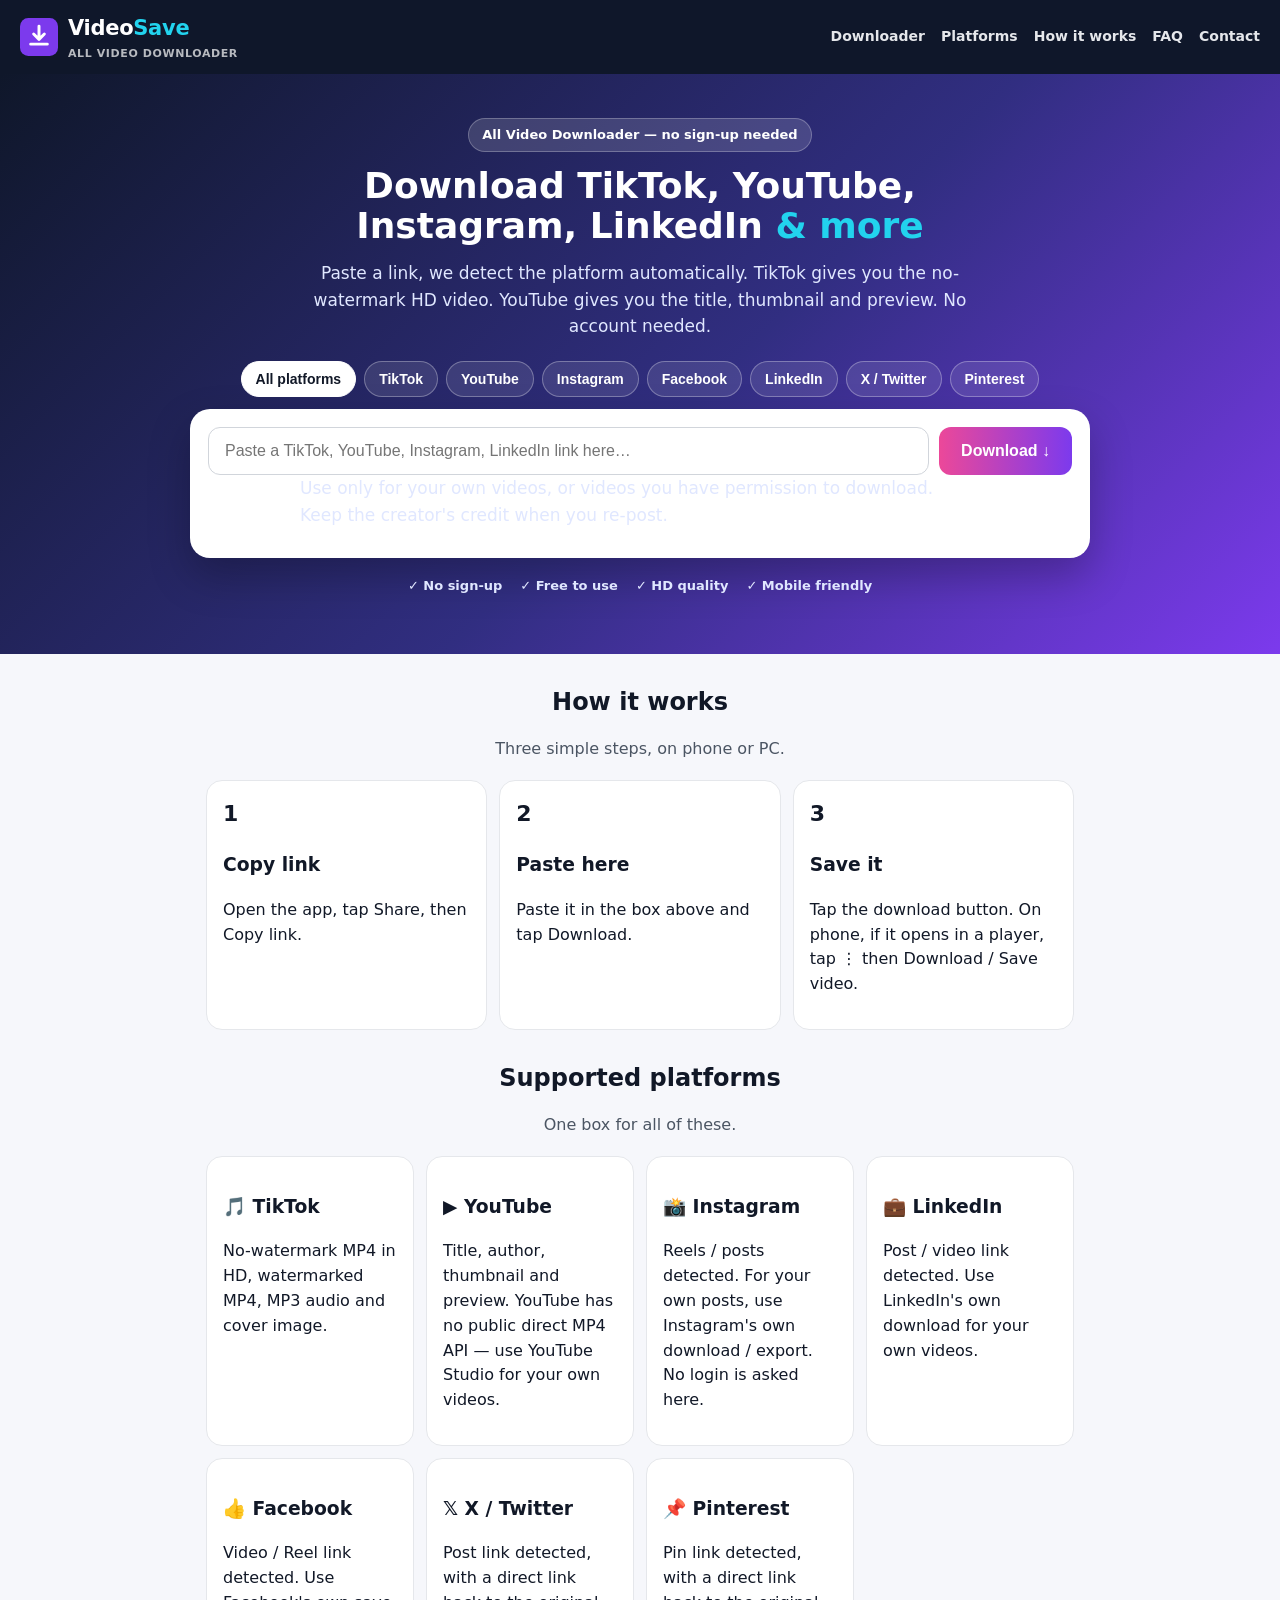
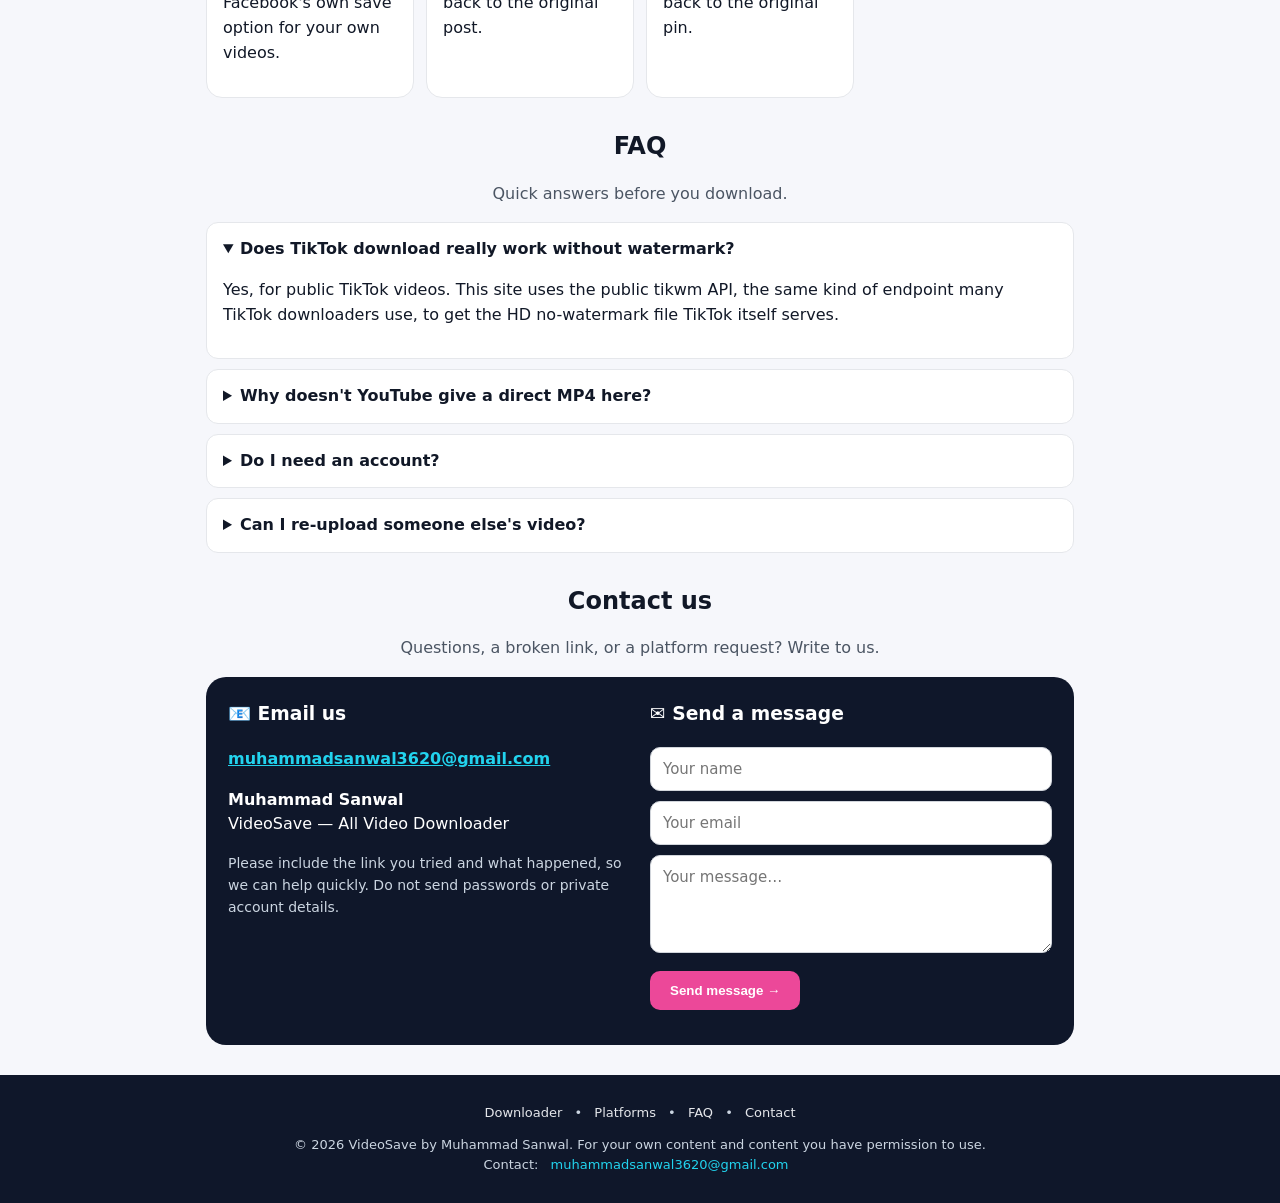
==== index.html @ de5f8618 "Add VideoSave website Co-authored-by: Copilot <223556219+Copilot@users.noreply.github.com>" ====
<!DOCTYPE html>
<html lang="en">
<head>
<meta charset="UTF-8">
<meta name="viewport" content="width=device-width, initial-scale=1.0">
<title>VideoSave — All Video Downloader</title>
<meta name="description" content="Paste any social media link and download it. TikTok without watermark, YouTube preview, Instagram, Facebook, LinkedIn, X and Pinterest. No sign-up.">
<link rel="icon" href="data:image/svg+xml,%3Csvg xmlns='http://www.w3.org/2000/svg' viewBox='0 0 64 64'%3E%3Crect width='64' height='64' rx='14' fill='%237c3aed'/%3E%3Cpath d='M32 14v22m0 0l-9-9m9 9l9-9M18 44h28' stroke='white' stroke-width='5' fill='none' stroke-linecap='round' stroke-linejoin='round'/%3E%3C/svg%3E">
<link rel="stylesheet" href="styles.css">
</head>
<body>
<header class="top">
<a class="brand" href="#top">
<svg width="38" height="38" viewBox="0 0 64 64" aria-hidden="true"><rect width="64" height="64" rx="14" fill="#7c3aed"/><path d="M32 14v22m0 0l-9-9m9 9l9-9M18 44h28" stroke="white" stroke-width="5" fill="none" stroke-linecap="round" stroke-linejoin="round"/></svg>
<span><b>Video<span>Save</span></b><small>All Video Downloader</small></span>
</a>
<nav class="nav"><a href="#top">Downloader</a><a href="#platforms">Platforms</a><a href="#how">How it works</a><a href="#faq">FAQ</a><a href="#contact">Contact</a></nav>
</header>

<main id="top">
<section class="hero"><div class="hero-inner">
<span class="pill">All Video Downloader — no sign-up needed</span>
<h1>Download TikTok, YouTube,<br>Instagram, LinkedIn <span>&amp; more</span></h1>
<p>Paste a link, we detect the platform automatically. TikTok gives you the no-watermark HD video. YouTube gives you the title, thumbnail and preview. No account needed.</p>
<div class="tabs" id="tabs">
<button class="active" data-p="all">All platforms</button>
<button data-p="tiktok">TikTok</button>
<button data-p="youtube">YouTube</button>
<button data-p="instagram">Instagram</button>
<button data-p="facebook">Facebook</button>
<button data-p="linkedin">LinkedIn</button>
<button data-p="x">X / Twitter</button>
<button data-p="pinterest">Pinterest</button>
</div>
<div class="box">
<div class="row">
<input id="urlInput" type="url" placeholder="Paste a TikTok, YouTube, Instagram, LinkedIn link here…" autocomplete="off">
<button id="goBtn" onclick="handleDownload()">Download ↓</button>
</div>
<p class="hint">Use only for your own videos, or videos you have permission to download. Keep the creator's credit when you re-post.</p>
<div class="status" id="status"></div>
</div>
<div class="trust"><span>✓ No sign-up</span><span>✓ Free to use</span><span>✓ HD quality</span><span>✓ Mobile friendly</span></div>
</div></section>

<section class="result" id="result" style="display:none"></section>

<section class="section" id="how">
<h2>How it works</h2><p>Three simple steps, on phone or PC.</p>
<div class="grid">
<div class="step"><b>1</b><h3>Copy link</h3><p>Open the app, tap Share, then Copy link.</p></div>
<div class="step"><b>2</b><h3>Paste here</h3><p>Paste it in the box above and tap Download.</p></div>
<div class="step"><b>3</b><h3>Save it</h3><p>Tap the download button. On phone, if it opens in a player, tap ⋮ then Download / Save video.</p></div>
</div>
</section>

<section class="section" id="platforms">
<h2>Supported platforms</h2><p>One box for all of these.</p>
<div class="grid">
<div class="plat"><h3>🎵 TikTok</h3><p>No-watermark MP4 in HD, watermarked MP4, MP3 audio and cover image.</p></div>
<div class="plat"><h3>▶️ YouTube</h3><p>Title, author, thumbnail and preview. YouTube has no public direct MP4 API — use YouTube Studio for your own videos.</p></div>
<div class="plat"><h3>📸 Instagram</h3><p>Reels / posts detected. For your own posts, use Instagram's own download / export. No login is asked here.</p></div>
<div class="plat"><h3>💼 LinkedIn</h3><p>Post / video link detected. Use LinkedIn's own download for your own videos.</p></div>
<div class="plat"><h3>👍 Facebook</h3><p>Video / Reel link detected. Use Facebook's own save option for your own videos.</p></div>
<div class="plat"><h3>𝕏 X / Twitter</h3><p>Post link detected, with a direct link back to the original post.</p></div>
<div class="plat"><h3>📌 Pinterest</h3><p>Pin link detected, with a direct link back to the original pin.</p></div>
</div>
</section>

<section class="section" id="faq">
<h2>FAQ</h2><p>Quick answers before you download.</p>
<div class="faq">
<details open><summary><b>Does TikTok download really work without watermark?</b></summary><p>Yes, for public TikTok videos. This site uses the public tikwm API, the same kind of endpoint many TikTok downloaders use, to get the HD no-watermark file TikTok itself serves.</p></details>
<details><summary><b>Why doesn't YouTube give a direct MP4 here?</b></summary><p>YouTube does not offer a public download API. Any site that promises a direct YouTube MP4 is using an unofficial backend that breaks often. This site is honest about that: it shows the official preview, and for your own videos you can download from YouTube Studio, or use yt-dlp locally.</p></details>
<details><summary><b>Do I need an account?</b></summary><p>No. No sign-up, no password, and no private accounts. Private or login-only posts cannot be downloaded here, by design.</p></details>
<details><summary><b>Can I re-upload someone else's video?</b></summary><p>Only with their permission. Removing a watermark does not remove copyright. Keep the creator's credit, or you risk a copyright block.</p></details>
</div>
</section>

<section class="section" id="contact">
<h2>Contact us</h2><p>Questions, a broken link, or a platform request? Write to us.</p>
<div class="contact-card">
<div>
<h3>📧 Email us</h3>
<p><a href="mailto:muhammadsanwal3620@gmail.com">muhammadsanwal3620@gmail.com</a></p>
<p><b>Muhammad Sanwal</b><br>VideoSave — All Video Downloader</p>
<p style="color:#cbd5e1;font-size:14px">Please include the link you tried and what happened, so we can help quickly. Do not send passwords or private account details.</p>
</div>
<div>
<h3>✉️ Send a message</h3>
<form onsubmit="sendContact(event)">
<input id="cName" type="text" placeholder="Your name" required>
<input id="cEmail" type="email" placeholder="Your email" required>
<textarea id="cMsg" rows="4" placeholder="Your message…" required></textarea>
<button type="submit">Send message →</button>
</form>
<p id="cNote" style="font-size:13px;color:#cbd5e1"></p>
</div>
</div>
</section>
</main>

<footer>
<a href="#top">Downloader</a> • <a href="#platforms">Platforms</a> • <a href="#faq">FAQ</a> • <a href="#contact">Contact</a>
<p style="margin:12px 0 0">© 2026 VideoSave by Muhammad Sanwal. For your own content and content you have permission to use.<br>Contact: <a href="mailto:muhammadsanwal3620@gmail.com" style="color:#22d3ee">muhammadsanwal3620@gmail.com</a></p>
</footer>

<script src="script.js"></script>
</body>
</html>
---- styles.css ----
*{box-sizing:border-box}body{margin:0;font-family:system-ui,-apple-system,Segoe UI,Roboto,Arial,sans-serif;background:#f6f7fb;color:#111827;line-height:1.55}
a{color:#2563eb}
.top{position:sticky;top:0;background:#0f172a;color:#fff;padding:12px 20px;display:flex;justify-content:space-between;align-items:center;z-index:10;flex-wrap:wrap;gap:10px}
.brand{display:flex;align-items:center;gap:10px;text-decoration:none;color:#fff}
.brand b{font-size:21px;letter-spacing:-.3px}.brand b span{color:#22d3ee}.brand small{display:block;font-size:11px;opacity:.7;font-weight:600;letter-spacing:.6px;text-transform:uppercase}
.nav{display:flex;gap:16px;flex-wrap:wrap}.nav a{color:#e5e7eb;text-decoration:none;font-weight:600;font-size:14px}.nav a:hover{color:#fff}
.hero{background:linear-gradient(135deg,#0f172a 0%,#312e81 55%,#7c3aed 100%);color:#fff;padding:44px 20px 58px;text-align:center}
.hero-inner{max-width:900px;margin:0 auto}.hero h1{font-size:36px;line-height:1.12;margin:14px 0}.hero h1 span{color:#22d3ee}
.hero p{color:#e0e7ff;font-size:17px;max-width:680px;margin:0 auto}
.pill{display:inline-block;background:rgba(255,255,255,.14);border:1px solid rgba(255,255,255,.25);color:#fff;padding:6px 13px;border-radius:999px;font-size:13px;font-weight:700}
.tabs{display:flex;flex-wrap:wrap;gap:8px;justify-content:center;margin:22px 0 12px}
.tabs button{border:1px solid rgba(255,255,255,.3);background:rgba(255,255,255,.1);color:#fff;padding:9px 14px;border-radius:999px;cursor:pointer;font-weight:700;font-size:14px}
.tabs button.active{background:#fff;color:#111827;border-color:#fff}
.box{background:#fff;color:#111827;border-radius:20px;padding:18px;box-shadow:0 18px 40px rgba(0,0,0,.25);text-align:left}
.row{display:flex;gap:10px;flex-wrap:wrap}.row input{flex:1;min-width:240px;padding:14px 16px;border:1px solid #d1d5db;border-radius:12px;font-size:16px}
.row button{padding:14px 22px;border:0;border-radius:12px;background:linear-gradient(90deg,#ec4899,#7c3aed);color:#fff;font-weight:800;font-size:16px;cursor:pointer}
.row button:disabled{opacity:.6}.hint{font-size:13px;color:#6b7280;margin:10px 0 0}
.status{margin-top:12px;font-weight:700}.status.err{color:#dc2626}.status.ok{color:#059669}
.trust{display:flex;gap:18px;justify-content:center;flex-wrap:wrap;margin-top:18px;font-size:13px;font-weight:700;color:#e0e7ff}
.result{max-width:900px;margin:22px auto;padding:0 16px}.card{background:#fff;border:1px solid #e5e7eb;border-radius:20px;overflow:hidden;display:flex;gap:16px;padding:16px;flex-wrap:wrap;box-shadow:0 10px 30px rgba(0,0,0,.06)}
.card img.thumb{width:260px;max-width:100%;border-radius:14px;object-fit:cover;background:#eee}
.card .info{flex:1;min-width:240px}.badge{display:inline-block;background:#111827;color:#fff;padding:4px 10px;border-radius:999px;font-size:12px;text-transform:uppercase;letter-spacing:.5px}
.dl{display:flex;flex-wrap:wrap;gap:10px;margin-top:14px}.dl a{display:inline-block;padding:11px 16px;border-radius:10px;background:#111827;color:#fff;text-decoration:none;font-weight:700}.dl a.green{background:#059669}.dl a.outline{background:#fff;color:#111827;border:1px solid #d1d5db}
.section{max-width:900px;margin:30px auto;padding:0 16px}.section h2{text-align:center;margin-bottom:6px}.section>p{text-align:center;color:#4b5563}
.grid{display:grid;grid-template-columns:repeat(auto-fit,minmax(200px,1fr));gap:12px;margin-top:18px}
.step,.plat{background:#fff;border:1px solid #e5e7eb;border-radius:16px;padding:16px}.step b{font-size:22px}
.contact-card{background:#0f172a;color:#fff;border-radius:20px;padding:22px;display:grid;grid-template-columns:1fr 1fr;gap:20px}
.contact-card h3{margin-top:0}.contact-card a{color:#22d3ee;font-weight:700}
.contact-card input,.contact-card textarea{width:100%;padding:12px;border-radius:10px;border:1px solid #d1d5db;margin-bottom:10px;font-size:15px;font-family:inherit}
.contact-card button{padding:12px 20px;border:0;border-radius:10px;background:#ec4899;color:#fff;font-weight:800;cursor:pointer}
.faq details{background:#fff;border:1px solid #e5e7eb;border-radius:12px;padding:14px 16px;margin-bottom:10px}
footer{background:#0f172a;color:#cbd5e1;padding:28px 20px;text-align:center;font-size:13px}
footer a{color:#e5e7eb;text-decoration:none;margin:0 8px}
@media(max-width:700px){.hero h1{font-size:28px}.card img.thumb{width:100%}.contact-card{grid-template-columns:1fr}}
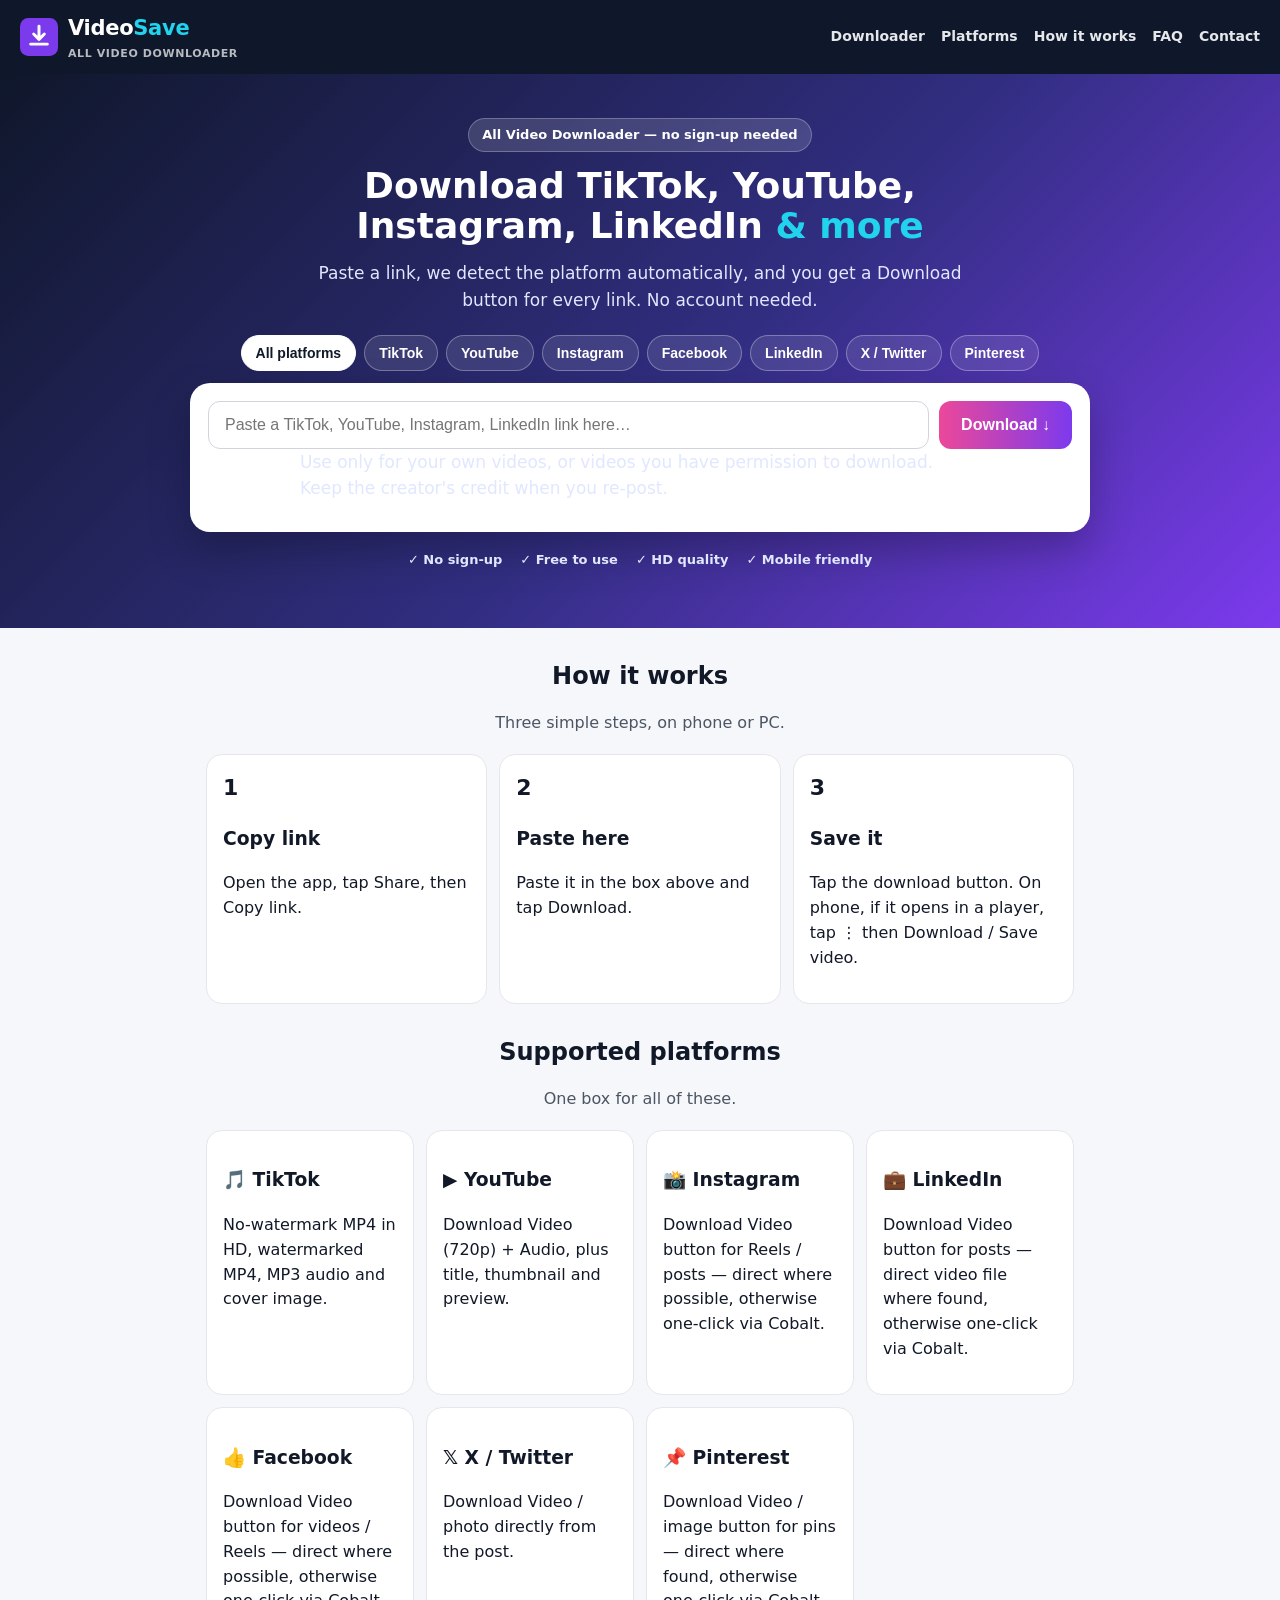
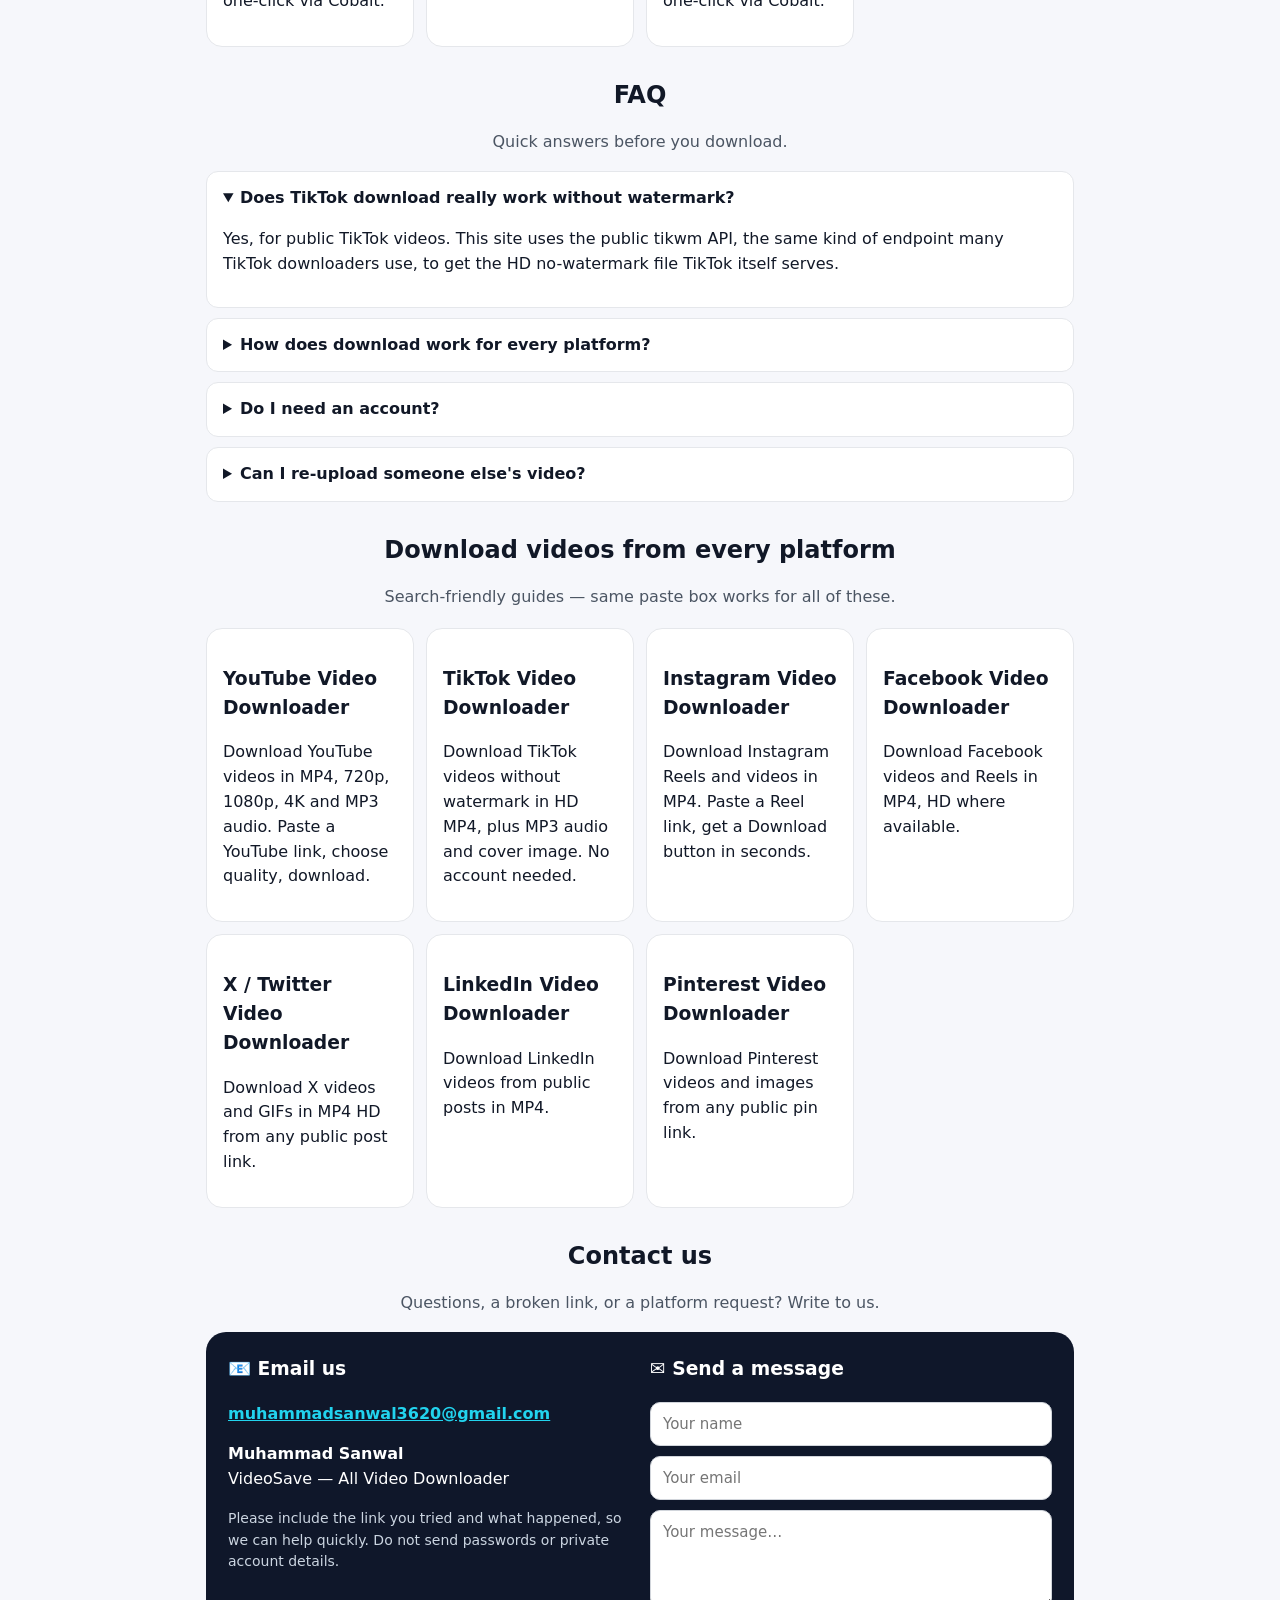
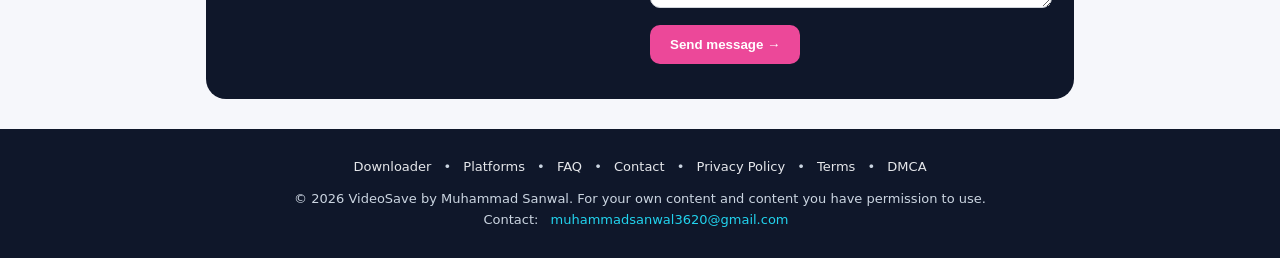
==== commit 1a323f2d: "VideoSave v3: advanced SEO, backend format-picker integration, platform sections, privacy/terms/DMCA" ====
--- a/index.html
+++ b/index.html
@@ -4,9 +4,56 @@
 <meta charset="UTF-8">
 <meta name="viewport" content="width=device-width, initial-scale=1.0">
 <title>VideoSave — All Video Downloader</title>
-<meta name="description" content="Paste any social media link and download it. TikTok without watermark, YouTube preview, Instagram, Facebook, LinkedIn, X and Pinterest. No sign-up.">
+<meta name="description" content="VideoSave — All Video Downloader. Download TikTok, YouTube, Instagram, Facebook, LinkedIn, X and Pinterest videos in MP4, 720p, 1080p, 4K and MP3. Free, no sign-up, mobile friendly.">
+<meta name="keywords" content="video downloader, all video downloader, tiktok video downloader, youtube video downloader, instagram video downloader, facebook video downloader, twitter video downloader, linkedin video downloader, pinterest video downloader, download video mp4, download mp3">
+<link rel="canonical" href="https://videosave.clevora.website/">
+<meta name="robots" content="index, follow">
+<meta property="og:title" content="VideoSave — All Video Downloader">
+<meta property="og:description" content="Paste any link and download TikTok, YouTube, Instagram, Facebook, LinkedIn, X and Pinterest videos in MP4 and MP3. Free, no sign-up.">
+<meta property="og:type" content="website">
+<meta property="og:url" content="https://videosave.clevora.website/">
+<meta name="twitter:card" content="summary_large_image">
+<!-- AdSense ready: add your AdSense code here ONLY after approval. Do not show ads before approval. -->
+<script type="application/ld+json">
+{"@context":"https://schema.org","@type":"WebApplication","name":"VideoSave","alternateName":"All Video Downloader","url":"https://videosave.clevora.website/","applicationCategory":"MultimediaApplication","operatingSystem":"Any","offers":{"@type":"Offer","price":"0","priceCurrency":"USD"},"description":"Download TikTok, YouTube, Instagram, Facebook, LinkedIn, X and Pinterest videos in MP4, 720p, 1080p, 4K and MP3. Free, no sign-up."}
+</script>
 <link rel="icon" href="data:image/svg+xml,%3Csvg xmlns='http://www.w3.org/2000/svg' viewBox='0 0 64 64'%3E%3Crect width='64' height='64' rx='14' fill='%237c3aed'/%3E%3Cpath d='M32 14v22m0 0l-9-9m9 9l9-9M18 44h28' stroke='white' stroke-width='5' fill='none' stroke-linecap='round' stroke-linejoin='round'/%3E%3C/svg%3E">
-<link rel="stylesheet" href="styles.css">
+<style>
+*{box-sizing:border-box}body{margin:0;font-family:system-ui,-apple-system,Segoe UI,Roboto,Arial,sans-serif;background:#f6f7fb;color:#111827;line-height:1.55}
+a{color:#2563eb}
+.top{position:sticky;top:0;background:#0f172a;color:#fff;padding:12px 20px;display:flex;justify-content:space-between;align-items:center;z-index:10;flex-wrap:wrap;gap:10px}
+.brand{display:flex;align-items:center;gap:10px;text-decoration:none;color:#fff}
+.brand b{font-size:21px;letter-spacing:-.3px}.brand b span{color:#22d3ee}.brand small{display:block;font-size:11px;opacity:.7;font-weight:600;letter-spacing:.6px;text-transform:uppercase}
+.nav{display:flex;gap:16px;flex-wrap:wrap}.nav a{color:#e5e7eb;text-decoration:none;font-weight:600;font-size:14px}.nav a:hover{color:#fff}
+.hero{background:linear-gradient(135deg,#0f172a 0%,#312e81 55%,#7c3aed 100%);color:#fff;padding:44px 20px 58px;text-align:center}
+.hero-inner{max-width:900px;margin:0 auto}.hero h1{font-size:36px;line-height:1.12;margin:14px 0}.hero h1 span{color:#22d3ee}
+.hero p{color:#e0e7ff;font-size:17px;max-width:680px;margin:0 auto}
+.pill{display:inline-block;background:rgba(255,255,255,.14);border:1px solid rgba(255,255,255,.25);color:#fff;padding:6px 13px;border-radius:999px;font-size:13px;font-weight:700}
+.tabs{display:flex;flex-wrap:wrap;gap:8px;justify-content:center;margin:22px 0 12px}
+.tabs button{border:1px solid rgba(255,255,255,.3);background:rgba(255,255,255,.1);color:#fff;padding:9px 14px;border-radius:999px;cursor:pointer;font-weight:700;font-size:14px}
+.tabs button.active{background:#fff;color:#111827;border-color:#fff}
+.box{background:#fff;color:#111827;border-radius:20px;padding:18px;box-shadow:0 18px 40px rgba(0,0,0,.25);text-align:left}
+.row{display:flex;gap:10px;flex-wrap:wrap}.row input{flex:1;min-width:240px;padding:14px 16px;border:1px solid #d1d5db;border-radius:12px;font-size:16px}
+.row button{padding:14px 22px;border:0;border-radius:12px;background:linear-gradient(90deg,#ec4899,#7c3aed);color:#fff;font-weight:800;font-size:16px;cursor:pointer}
+.row button:disabled{opacity:.6}.hint{font-size:13px;color:#6b7280;margin:10px 0 0}
+.status{margin-top:12px;font-weight:700}.status.err{color:#dc2626}.status.ok{color:#059669}
+.trust{display:flex;gap:18px;justify-content:center;flex-wrap:wrap;margin-top:18px;font-size:13px;font-weight:700;color:#e0e7ff}
+.result{max-width:900px;margin:22px auto;padding:0 16px}.card{background:#fff;border:1px solid #e5e7eb;border-radius:20px;overflow:hidden;display:flex;gap:16px;padding:16px;flex-wrap:wrap;box-shadow:0 10px 30px rgba(0,0,0,.06)}
+.card img.thumb{width:260px;max-width:100%;border-radius:14px;object-fit:cover;background:#eee}
+.card .info{flex:1;min-width:240px}.badge{display:inline-block;background:#111827;color:#fff;padding:4px 10px;border-radius:999px;font-size:12px;text-transform:uppercase;letter-spacing:.5px}
+.dl{display:flex;flex-wrap:wrap;gap:10px;margin-top:14px}.dl a{display:inline-block;padding:11px 16px;border-radius:10px;background:#111827;color:#fff;text-decoration:none;font-weight:700}.dl a.green{background:#059669}.dl a.outline{background:#fff;color:#111827;border:1px solid #d1d5db}
+.section{max-width:900px;margin:30px auto;padding:0 16px}.section h2{text-align:center;margin-bottom:6px}.section>p{text-align:center;color:#4b5563}
+.grid{display:grid;grid-template-columns:repeat(auto-fit,minmax(200px,1fr));gap:12px;margin-top:18px}
+.step,.plat{background:#fff;border:1px solid #e5e7eb;border-radius:16px;padding:16px}.step b{font-size:22px}
+.contact-card{background:#0f172a;color:#fff;border-radius:20px;padding:22px;display:grid;grid-template-columns:1fr 1fr;gap:20px}
+.contact-card h3{margin-top:0}.contact-card a{color:#22d3ee;font-weight:700}
+.contact-card input,.contact-card textarea{width:100%;padding:12px;border-radius:10px;border:1px solid #d1d5db;margin-bottom:10px;font-size:15px;font-family:inherit}
+.contact-card button{padding:12px 20px;border:0;border-radius:10px;background:#ec4899;color:#fff;font-weight:800;cursor:pointer}
+.faq details{background:#fff;border:1px solid #e5e7eb;border-radius:12px;padding:14px 16px;margin-bottom:10px}
+footer{background:#0f172a;color:#cbd5e1;padding:28px 20px;text-align:center;font-size:13px}
+footer a{color:#e5e7eb;text-decoration:none;margin:0 8px}
+@media(max-width:700px){.hero h1{font-size:28px}.card img.thumb{width:100%}.contact-card{grid-template-columns:1fr}}
+</style>
 </head>
 <body>
 <header class="top">
@@ -21,7 +68,7 @@
 <section class="hero"><div class="hero-inner">
 <span class="pill">All Video Downloader — no sign-up needed</span>
 <h1>Download TikTok, YouTube,<br>Instagram, LinkedIn <span>&amp; more</span></h1>
-<p>Paste a link, we detect the platform automatically. TikTok gives you the no-watermark HD video. YouTube gives you the title, thumbnail and preview. No account needed.</p>
+<p>Paste a link, we detect the platform automatically, and you get a Download button for every link. No account needed.</p>
 <div class="tabs" id="tabs">
 <button class="active" data-p="all">All platforms</button>
 <button data-p="tiktok">TikTok</button>
@@ -58,12 +105,12 @@
 <h2>Supported platforms</h2><p>One box for all of these.</p>
 <div class="grid">
 <div class="plat"><h3>🎵 TikTok</h3><p>No-watermark MP4 in HD, watermarked MP4, MP3 audio and cover image.</p></div>
-<div class="plat"><h3>▶️ YouTube</h3><p>Title, author, thumbnail and preview. YouTube has no public direct MP4 API — use YouTube Studio for your own videos.</p></div>
-<div class="plat"><h3>📸 Instagram</h3><p>Reels / posts detected. For your own posts, use Instagram's own download / export. No login is asked here.</p></div>
-<div class="plat"><h3>💼 LinkedIn</h3><p>Post / video link detected. Use LinkedIn's own download for your own videos.</p></div>
-<div class="plat"><h3>👍 Facebook</h3><p>Video / Reel link detected. Use Facebook's own save option for your own videos.</p></div>
-<div class="plat"><h3>𝕏 X / Twitter</h3><p>Post link detected, with a direct link back to the original post.</p></div>
-<div class="plat"><h3>📌 Pinterest</h3><p>Pin link detected, with a direct link back to the original pin.</p></div>
+<div class="plat"><h3>▶️ YouTube</h3><p>Download Video (720p) + Audio, plus title, thumbnail and preview.</p></div>
+<div class="plat"><h3>📸 Instagram</h3><p>Download Video button for Reels / posts — direct where possible, otherwise one-click via Cobalt.</p></div>
+<div class="plat"><h3>💼 LinkedIn</h3><p>Download Video button for posts — direct video file where found, otherwise one-click via Cobalt.</p></div>
+<div class="plat"><h3>👍 Facebook</h3><p>Download Video button for videos / Reels — direct where possible, otherwise one-click via Cobalt.</p></div>
+<div class="plat"><h3>𝕏 X / Twitter</h3><p>Download Video / photo directly from the post.</p></div>
+<div class="plat"><h3>📌 Pinterest</h3><p>Download Video / image button for pins — direct where found, otherwise one-click via Cobalt.</p></div>
 </div>
 </section>
 
@@ -71,12 +118,25 @@
 <h2>FAQ</h2><p>Quick answers before you download.</p>
 <div class="faq">
 <details open><summary><b>Does TikTok download really work without watermark?</b></summary><p>Yes, for public TikTok videos. This site uses the public tikwm API, the same kind of endpoint many TikTok downloaders use, to get the HD no-watermark file TikTok itself serves.</p></details>
-<details><summary><b>Why doesn't YouTube give a direct MP4 here?</b></summary><p>YouTube does not offer a public download API. Any site that promises a direct YouTube MP4 is using an unofficial backend that breaks often. This site is honest about that: it shows the official preview, and for your own videos you can download from YouTube Studio, or use yt-dlp locally.</p></details>
+<details><summary><b>How does download work for every platform?</b></summary><p>Every link now gets a Download button. TikTok uses tikwm, YouTube uses Invidious (video + audio files), X uses vxtwitter, and Instagram / Facebook / LinkedIn / Pinterest try a direct video-file search first and then open Cobalt in one click if the platform blocks direct access. Private or login-only posts cannot be downloaded by any browser-only site — for those, use that app's own download.</p></details>
 <details><summary><b>Do I need an account?</b></summary><p>No. No sign-up, no password, and no private accounts. Private or login-only posts cannot be downloaded here, by design.</p></details>
 <details><summary><b>Can I re-upload someone else's video?</b></summary><p>Only with their permission. Removing a watermark does not remove copyright. Keep the creator's credit, or you risk a copyright block.</p></details>
 </div>
 </section>
 
+
+<section class="section" id="downloaders">
+<h2>Download videos from every platform</h2><p>Search-friendly guides — same paste box works for all of these.</p>
+<div class="grid">
+<div class="plat" id="youtube-downloader"><h3>YouTube Video Downloader</h3><p>Download YouTube videos in MP4, 720p, 1080p, 4K and MP3 audio. Paste a YouTube link, choose quality, download.</p></div>
+<div class="plat" id="tiktok-downloader"><h3>TikTok Video Downloader</h3><p>Download TikTok videos without watermark in HD MP4, plus MP3 audio and cover image. No account needed.</p></div>
+<div class="plat" id="instagram-downloader"><h3>Instagram Video Downloader</h3><p>Download Instagram Reels and videos in MP4. Paste a Reel link, get a Download button in seconds.</p></div>
+<div class="plat" id="facebook-downloader"><h3>Facebook Video Downloader</h3><p>Download Facebook videos and Reels in MP4, HD where available.</p></div>
+<div class="plat" id="twitter-downloader"><h3>X / Twitter Video Downloader</h3><p>Download X videos and GIFs in MP4 HD from any public post link.</p></div>
+<div class="plat" id="linkedin-downloader"><h3>LinkedIn Video Downloader</h3><p>Download LinkedIn videos from public posts in MP4.</p></div>
+<div class="plat" id="pinterest-downloader"><h3>Pinterest Video Downloader</h3><p>Download Pinterest videos and images from any public pin link.</p></div>
+</div>
+</section>
 <section class="section" id="contact">
 <h2>Contact us</h2><p>Questions, a broken link, or a platform request? Write to us.</p>
 <div class="contact-card">
@@ -101,10 +161,181 @@
 </main>
 
 <footer>
-<a href="#top">Downloader</a> • <a href="#platforms">Platforms</a> • <a href="#faq">FAQ</a> • <a href="#contact">Contact</a>
+<a href="#top">Downloader</a> • <a href="#platforms">Platforms</a> • <a href="#faq">FAQ</a> • <a href="#contact">Contact</a> • <a href="privacy.html">Privacy Policy</a> • <a href="terms.html">Terms</a> • <a href="dmca.html">DMCA</a>
 <p style="margin:12px 0 0">© 2026 VideoSave by Muhammad Sanwal. For your own content and content you have permission to use.<br>Contact: <a href="mailto:muhammadsanwal3620@gmail.com" style="color:#22d3ee">muhammadsanwal3620@gmail.com</a></p>
 </footer>
 
-<script src="script.js"></script>
+<script>
+const BACKEND_URL = ''; // SET THIS when backend is live, e.g. 'https://videosave-backend.railway.app' — leave empty to use free public APIs
+function detectPlatform(u){
+  u=(u||'').toLowerCase();
+  if(u.includes('tiktok.com')||u.includes('vt.tiktok.com')) return 'tiktok';
+  if(u.includes('youtube.com')||u.includes('youtu.be')) return 'youtube';
+  if(u.includes('instagram.com')) return 'instagram';
+  if(u.includes('facebook.com')||u.includes('fb.watch')) return 'facebook';
+  if(u.includes('linkedin.com')) return 'linkedin';
+  if(u.includes('twitter.com')||u.includes('x.com')) return 'x';
+  if(u.includes('pinterest.com')||u.includes('pin.it')) return 'pinterest';
+  return 'unknown';
+}
+function esc(s){return String(s||'').replace(/[&<>"']/g,function(c){return {'&':'&amp;','<':'&lt;','>':'&gt;','"':'&quot;',"'":'&#39;'}[c]})}
+function sendContact(e){
+  e.preventDefault();
+  var name=document.getElementById('cName').value, email=document.getElementById('cEmail').value, msg=document.getElementById('cMsg').value;
+  var subject=encodeURIComponent('VideoSave contact from '+name);
+  var body=encodeURIComponent('Name: '+name+'\nEmail: '+email+'\n\n'+msg);
+  window.location.href='mailto:muhammadsanwal3620@gmail.com?subject='+subject+'&body='+body;
+  document.getElementById('cNote').textContent='Opening your email app to send the message…';
+}
+document.querySelectorAll('#tabs button').forEach(function(b){
+  b.onclick=function(){
+    document.querySelectorAll('#tabs button').forEach(function(x){x.classList.remove('active')});
+    b.classList.add('active');
+    var p=b.dataset.p;
+    var ex={tiktok:'https://www.tiktok.com/@username/video/1234567890',youtube:'https://www.youtube.com/watch?v=dQw4w9WgXcQ',instagram:'https://www.instagram.com/reel/xxxxxxxx/',facebook:'https://www.facebook.com/reel/xxxxxxxx/',linkedin:'https://www.linkedin.com/posts/xxxxxxxx',x:'https://x.com/username/status/1234567890',pinterest:'https://www.pinterest.com/pin/1234567890/'};
+    if(ex[p]) document.getElementById('urlInput').placeholder='Example: '+ex[p];
+  };
+});
+function cobaltLink(u){ return 'https://cobalt.tools/?u=' + encodeURIComponent(u); }
+function dlBtns(list){
+  return '<div class="dl">' + list.map(function(b){
+    return '<a class="' + (b.cls||'') + '" href="' + esc(b.href) + '" target="_blank" rel="noopener">' + esc(b.label) + '</a>';
+  }).join('') + '</div>';
+}
+function showCard(html){ var r=document.getElementById('result'); r.innerHTML=html; r.style.display='block'; }
+async function tryGenericMp4(url){
+  try{
+    var res = await fetch('https://api.allorigins.win/raw?url=' + encodeURIComponent(url), {signal: AbortSignal.timeout(12000)});
+    var html = await res.text();
+    var found = [];
+    var re = /https?:\/\/[^"'\\\s]+?\.mp4[^"'\\\s]*/gi;
+    var m;
+    while((m = re.exec(html)) !== null){
+      var u = m[0].replace(/\\u0026/g,'&').replace(/&amp;/g,'&');
+      if(found.indexOf(u) === -1) found.push(u);
+      if(found.length >= 3) break;
+    }
+    return found;
+  }catch(e){ return []; }
+}
+async function handleDownload(){
+  var url=document.getElementById('urlInput').value.trim();
+  var status=document.getElementById('status');
+  var result=document.getElementById('result');
+  var btn=document.getElementById('goBtn');
+  if(!url){status.className='status err';status.textContent='Please paste a link first.';return;}
+  var platform=detectPlatform(url);
+  if(platform==='unknown'){status.className='status err';status.textContent='Could not detect a supported platform from that link. Try a TikTok, YouTube, Instagram, Facebook, LinkedIn, X or Pinterest link.';return;}
+  status.className='status ok';status.textContent='Checking '+platform+'… Download link nikal raha hai…';btn.disabled=true;result.style.display='none';
+  try{
+    if(BACKEND_URL){
+      try{
+        var b = await fetch(BACKEND_URL + '/api/info?url=' + encodeURIComponent(url)).then(function(r){return r.json();});
+        if(b.ok){
+          var fb = [];
+          (b.formats.combined||[]).forEach(function(f){ fb.push({href:f.url, label:'Download MP4 '+(f.resolution||''), cls:'green'}); });
+          var vs = (b.formats.video_only||[]).slice().sort(function(a,b2){return (b2.height||0)-(a.height||0);});
+          vs.forEach(function(f){ fb.push({href:f.url, label:'Download Video '+(f.height||'')+'p ↓'}); });
+          (b.formats.audio_only||[]).slice(0,3).forEach(function(f){ fb.push({href:f.url, label:'Download Audio '+(f.ext||'').toUpperCase(), cls:'outline'}); });
+          fb.push({href:cobaltLink(url), label:'Download via Cobalt ↗', cls:'outline'});
+          status.textContent='Found it ✓ — Format choose karein, Download button neeche hai';
+          showCard('<div class="card">'
+            +(b.thumbnail?'<img class="thumb" src="'+esc(b.thumbnail)+'" alt="Thumbnail">':'')
+            +'<div class="info"><span class="badge">'+esc(platform)+'</span><h2 style="margin:10px 0 6px">'+esc(b.title||'Video')+'</h2>'
+            +'<p style="color:#4b5563;margin:0">'+esc(b.uploader||'')+'</p>'
+            +dlBtns(fb) + '</div></div>');
+          btn.disabled=false; return;
+        }
+      }catch(e){}
+    }
+    if(platform==='tiktok'){
+      var res=await fetch('https://www.tikwm.com/api/?url='+encodeURIComponent(url));
+      var data=await res.json();
+      if(data.code!==0) throw new Error('TikTok API: '+(data.msg||'lookup failed'));
+      var d=data.data||{}, a=d.author||{};
+      status.textContent='Found it ✓ — Download button neeche hai';
+      var btns=[];
+      if(d.play) btns.push({href:d.play, label:'Download No Watermark HD ↓', cls:'green'});
+      if(d.wmplay) btns.push({href:d.wmplay, label:'With Watermark'});
+      if(d.music) btns.push({href:d.music, label:'Audio MP3', cls:'outline'});
+      if(d.cover) btns.push({href:d.cover, label:'Cover Image', cls:'outline'});
+      btns.push({href:cobaltLink(url), label:'Try Cobalt Download ↗', cls:'outline'});
+      showCard('<div class="card">'
+        +(d.cover?'<img class="thumb" src="'+esc(d.cover)+'" alt="Cover">':'')
+        +'<div class="info"><span class="badge">TikTok</span><h2 style="margin:10px 0 6px">'+esc(d.title||'TikTok video')+'</h2>'
+        +'<p style="color:#4b5563;margin:0">@'+esc(a.unique_id||'')+' • '+(a.nickname?esc(a.nickname):'')+(d.duration?' • '+esc(d.duration)+' sec':'')+'</p>'
+        +dlBtns(btns)
+        +'<p style="font-size:13px;color:#6b7280">If the video opens in a player instead of downloading, tap ⋮ in the player and choose Download, or long-press and Save video.</p></div></div>');
+    } else if(platform==='youtube'){
+      var vid=''; var m=url.match(/[?&]v=([^&]+)/); if(m) vid=m[1]; else {var s=url.match(/youtu\.be\/([^?&]+)/); if(s) vid=s[1]; else {var sh=url.match(/shorts\/([^?&\/]+)/); if(sh) vid=sh[1];}}
+      if(!vid) throw new Error('YouTube video ID nahi mila');
+      var o=null;
+      try{ o=await fetch('https://www.youtube.com/oembed?url='+encodeURIComponent(url)+'&format=json').then(function(r){return r.json()}); }catch(e){}
+      var inv=null;
+      try{ inv=await fetch('https://yt.chocolatemoo53.com/api/v1/videos/'+vid).then(function(r){return r.json()}); }catch(e){}
+      var btns=[];
+      var title = (o && o.title) || (inv && inv.title) || 'YouTube video';
+      var author = (o && o.author_name) || (inv && inv.author) || '';
+      var thumb = (o && o.thumbnail_url) || ('https://i.ytimg.com/vi/'+vid+'/hqdefault.jpg');
+      if(inv){
+        var combined = (inv.formatStreams||[]).filter(function(f){return f.url;});
+        combined.forEach(function(f){ btns.push({href:f.url, label:'Download MP4 '+(f.qualityLabel||''), cls:'green'}); });
+        var v720 = (inv.adaptiveFormats||[]).find(function(f){return String(f.itag)==='136' && f.url;});
+        var v360 = (inv.adaptiveFormats||[]).find(function(f){return String(f.itag)==='134' && f.url;});
+        var aud = (inv.adaptiveFormats||[]).find(function(f){return String(f.itag)==='140' && f.url;});
+        if(!combined.length && v720) btns.push({href:v720.url, label:'Download Video 720p ↓ (video only)', cls:'green'});
+        if(!combined.length && v360) btns.push({href:v360.url, label:'Download Video 360p ↓'});
+        if(aud) btns.push({href:aud.url, label:'Download Audio M4A', cls:'outline'});
+      }
+      btns.push({href:cobaltLink(url), label:'Download via Cobalt ↗ (merged MP4)', cls:'outline'});
+      status.textContent='Found it ✓ — Download button neeche hai';
+      showCard('<div class="card">'
+        +'<img class="thumb" src="'+esc(thumb)+'" alt="Thumbnail">'
+        +'<div class="info"><span class="badge">YouTube</span><h2 style="margin:10px 0 6px">'+esc(title)+'</h2>'
+        +'<p style="color:#4b5563;margin:0">'+esc(author)+'</p>'
+        +'<div style="margin-top:12px"><iframe width="100%" height="220" style="border:0;border-radius:12px" src="https://www.youtube.com/embed/'+esc(vid)+'" allowfullscreen></iframe></div>'
+        +dlBtns(btns)
+        +'<p style="font-size:13px;color:#6b7280">Note: YouTube ki 720p video-only file aur audio alag hoti hai. Agar combined MP4 chahiye to "Download via Cobalt" button use karein, wo merged file dega.</p></div></div>');
+    } else if(platform==='x'){
+      var idm=url.match(/status\/(\d+)/);
+      if(!idm) throw new Error('X post ID nahi mila');
+      var vx=await fetch('https://api.vxtwitter.com/Twitter/status/'+idm[1]).then(function(r){return r.json()});
+      var media = (vx.media_extended||[]).length ? vx.media_extended : (vx.mediaURLs||[]).map(function(u){return {url:u, type:'photo'};});
+      if(!media.length) throw new Error('Is post me koi media nahi mila');
+      var btns = media.map(function(mm, i){
+        var u = mm.url || mm;
+        var isVid = (mm.type && mm.type.indexOf('video')>=0) || /\.mp4/i.test(u);
+        return {href:u, label:(isVid ? 'Download Video ' : 'Download Photo ') + (i+1) + ' ↓', cls: i===0 ? 'green' : ''};
+      });
+      btns.push({href:cobaltLink(url), label:'Download via Cobalt ↗', cls:'outline'});
+      status.textContent='Found it ✓ — Download button neeche hai';
+      showCard('<div class="card"><div class="info"><span class="badge">X / Twitter</span><h2 style="margin:10px 0 6px">'+esc(vx.text||'X post')+'</h2>'
+        +'<p style="color:#4b5563;margin:0">@'+esc(vx.user_screen_name||'')+'</p>'
+        +dlBtns(btns) + '</div></div>');
+    } else {
+      var label={instagram:'Instagram',facebook:'Facebook',linkedin:'LinkedIn',pinterest:'Pinterest'}[platform]||platform;
+      status.textContent='Checking '+label+'… direct video file dhoond raha hoon…';
+      var mp4s = await tryGenericMp4(url);
+      var btns=[];
+      mp4s.forEach(function(u,i){ btns.push({href:u, label:'Download Video '+(i+1)+' ↓', cls: i===0 ? 'green' : ''}); });
+      btns.push({href:cobaltLink(url), label:'Download via Cobalt ↗ (1 click)', cls:'green'});
+      btns.push({href:url, label:'Open original post ↗', cls:'outline'});
+      status.textContent='Download button ready ✓';
+      showCard('<div class="card"><div class="info"><span class="badge">'+esc(label)+'</span><h2 style="margin:10px 0 6px">'+esc(label)+' video download</h2>'
+        +(mp4s.length ? '<p style="color:#059669;font-weight:700">Direct video file mil gaya — neeche Download button dabayein.</p>' : '<p style="color:#4b5563">Is platform ne direct file block ki hui hai, is liye "Download via Cobalt" button dabayein — Cobalt ka page khulega, wahan se video 1 click me download ho jayegi. Private / login wali posts kisi bhi browser site se download nahi hoti.</p>')
+        +dlBtns(btns) + '</div></div>');
+    }
+  }catch(e){
+    status.className='status err';status.textContent='Direct link nahi mila: '+e.message+'. Neeche Cobalt button se try karein.';
+    showCard('<div class="card"><div class="info"><span class="badge">'+esc(platform)+'</span><h2 style="margin:10px 0 6px">Download via Cobalt</h2>'
+      +'<p style="color:#4b5563">Is link ka direct file abhi nahi mila, lekin Cobalt se download ho sakta hai. Button dabayein, Cobalt page khulega aur wahan Download dabayein.</p>'
+      +dlBtns([{href:cobaltLink(url), label:'Download via Cobalt ↗', cls:'green'}, {href:url, label:'Open original post ↗', cls:'outline'}])
+      +'</div></div>');
+  }
+  btn.disabled=false;
+}
+
+document.getElementById('urlInput').addEventListener('keydown',function(e){if(e.key==='Enter') handleDownload();});
+</script>
 </body>
 </html>
